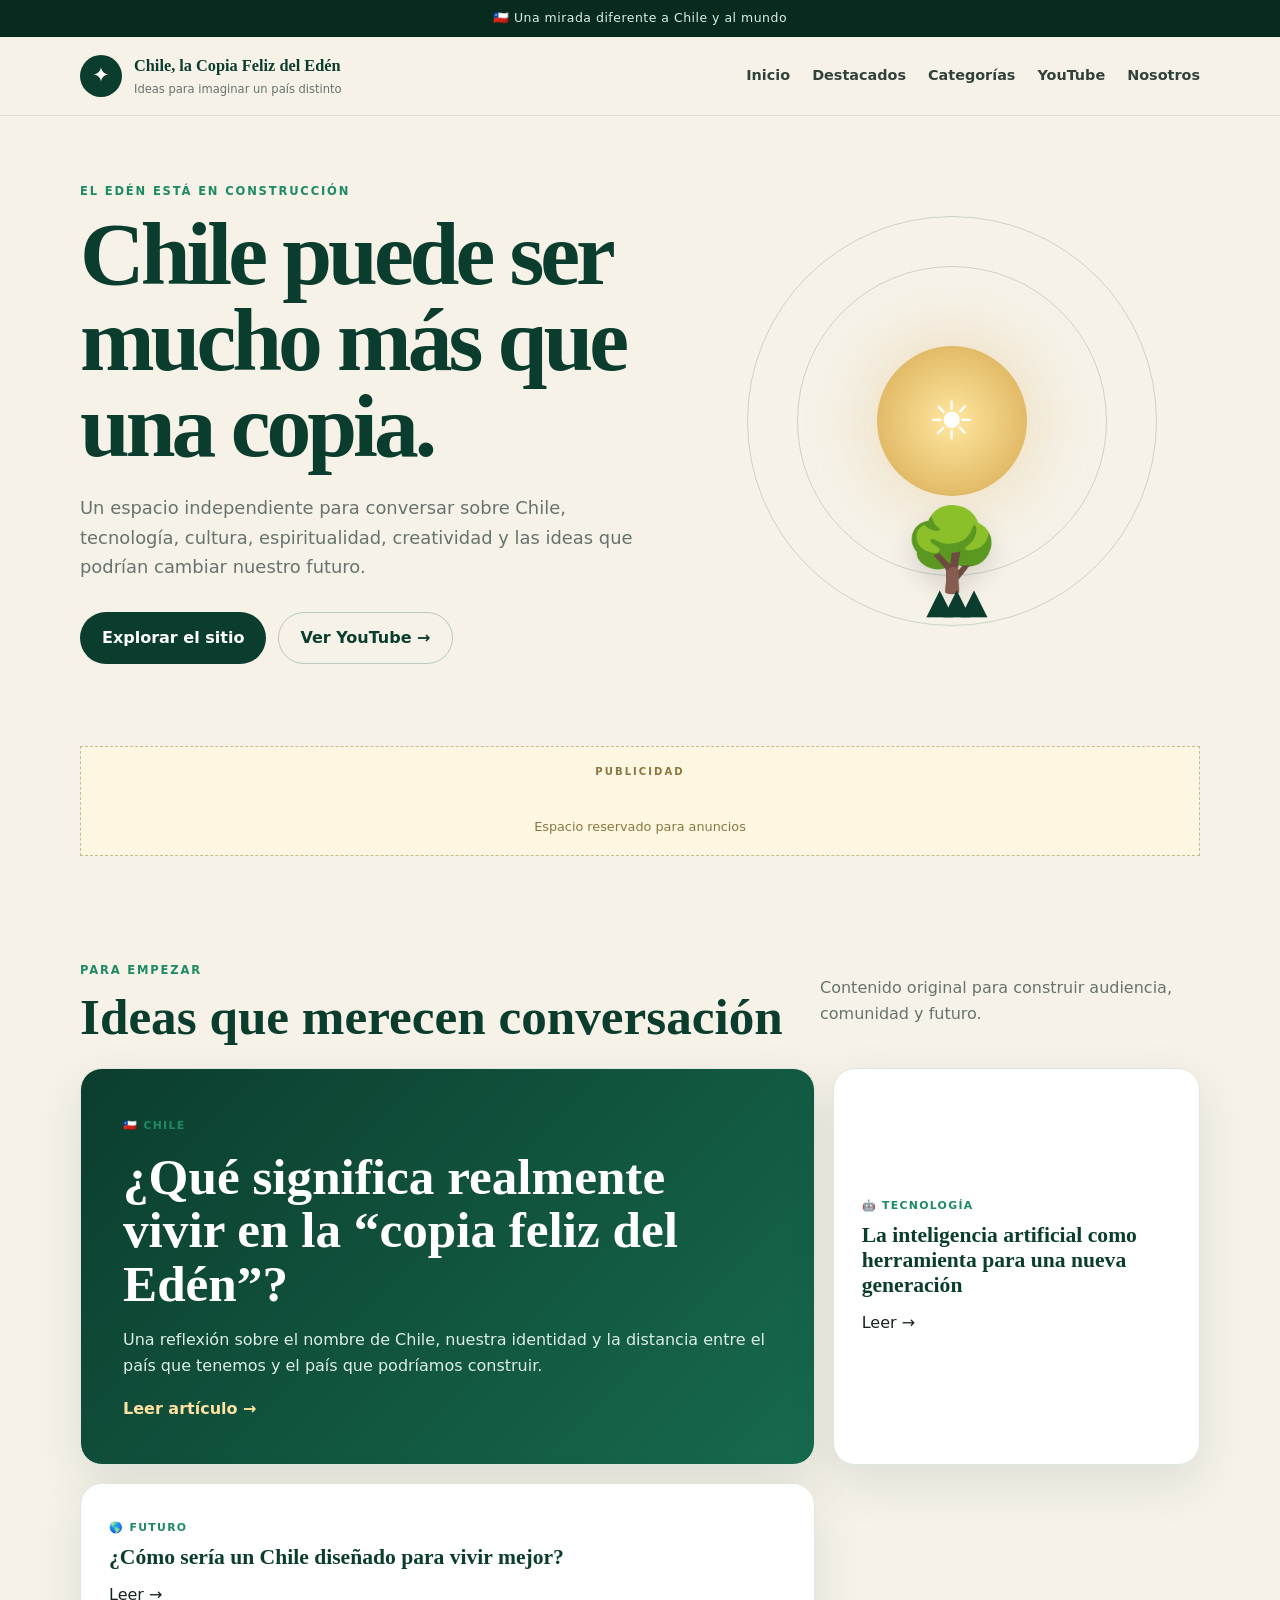
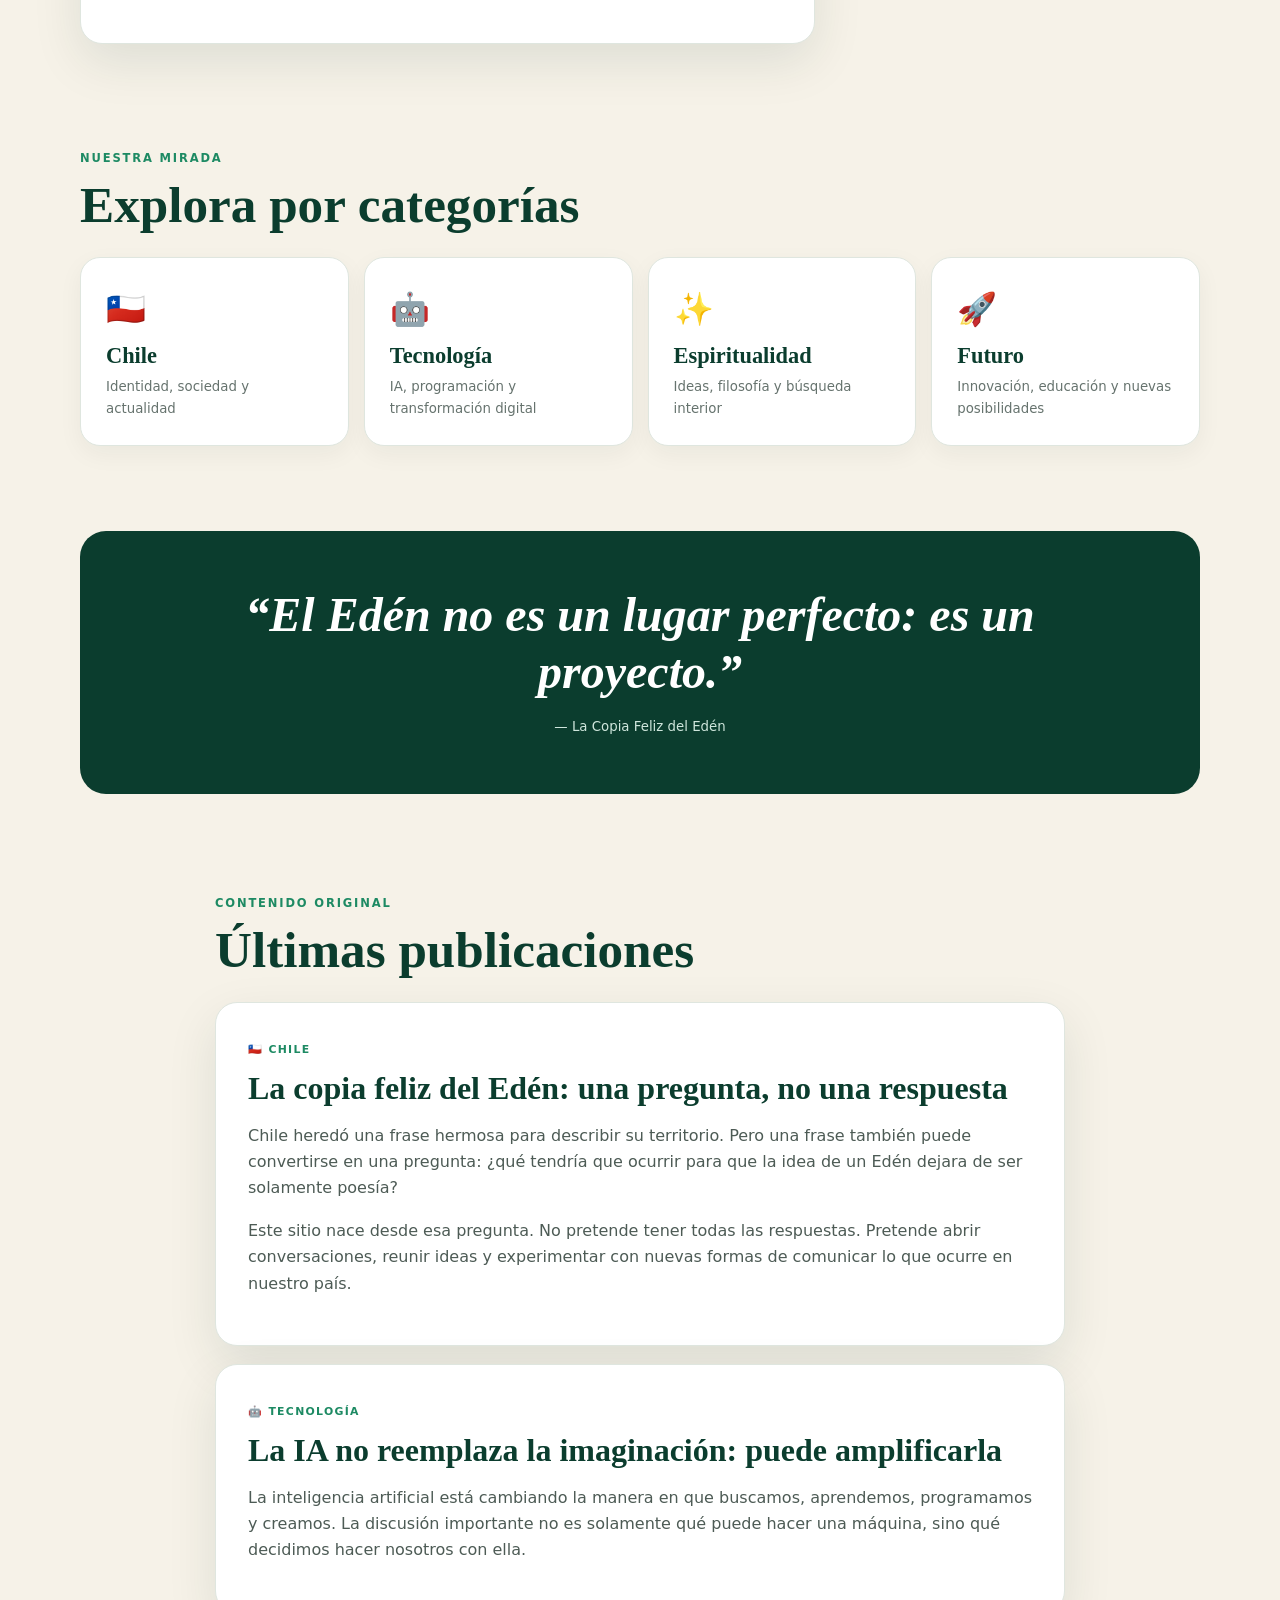
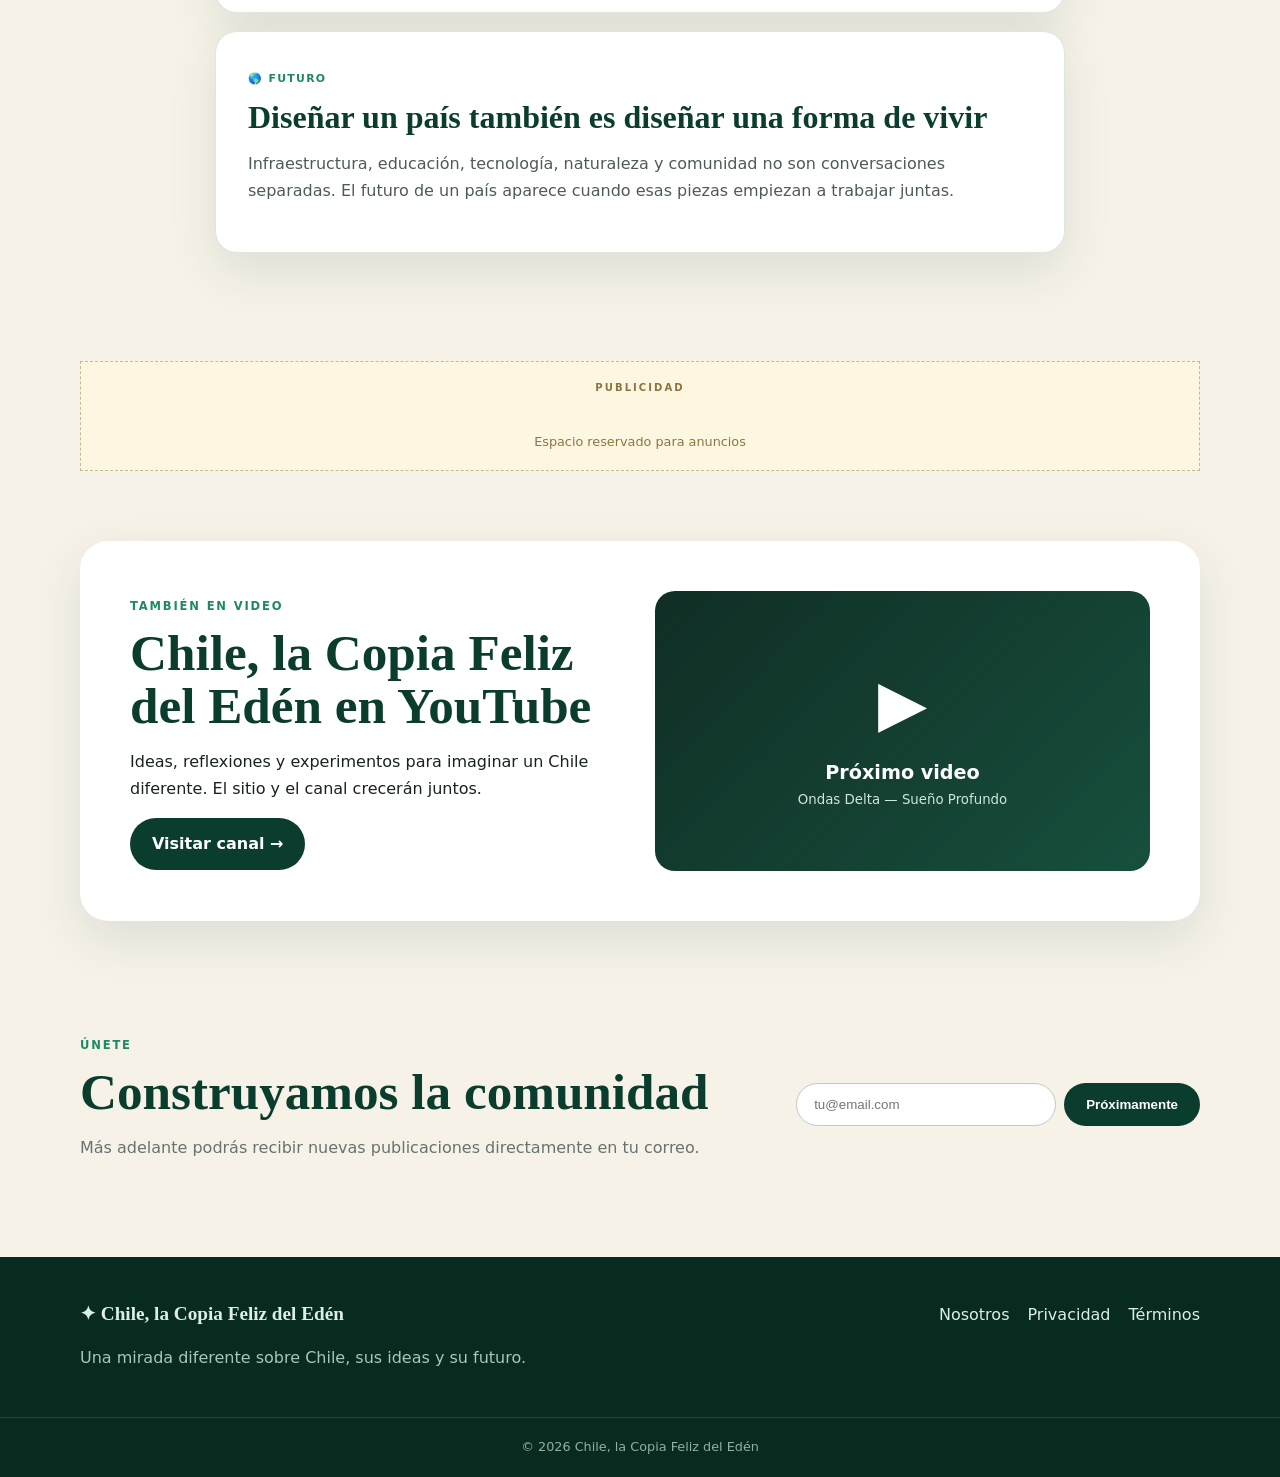
==== index.html @ 2d933994 "Crear sitio inicial de La Copia Feliz del Eden" ====
<!DOCTYPE html>
<html lang="es">
<head>
  <meta charset="UTF-8">
  <meta name="viewport" content="width=device-width, initial-scale=1.0">
  <title>Chile, la Copia Feliz del Edén | Ideas, cultura y futuro</title>
  <meta name="description" content="Chile, la Copia Feliz del Edén: ideas, cultura, tecnología, espiritualidad y una mirada diferente sobre Chile y su futuro.">
  <meta name="theme-color" content="#0b3d2e">
  <link rel="stylesheet" href="style.css">
</head>
<body>
  <div class="topline">🇨🇱 Una mirada diferente a Chile y al mundo</div>

  <header class="site-header">
    <div class="container nav-wrap">
      <a class="brand" href="index.html">
        <span class="brand-mark">✦</span>
        <span>
          <strong>Chile, la Copia Feliz del Edén</strong>
          <small>Ideas para imaginar un país distinto</small>
        </span>
      </a>
      <button class="menu-btn" id="menuBtn" aria-label="Abrir menú">☰</button>
      <nav id="mainNav">
        <a href="#inicio">Inicio</a>
        <a href="#destacados">Destacados</a>
        <a href="#categorias">Categorías</a>
        <a href="#youtube">YouTube</a>
        <a href="sobre-nosotros.html">Nosotros</a>
      </nav>
    </div>
  </header>

  <main id="inicio">
    <section class="hero container">
      <div class="hero-copy">
        <span class="eyebrow">EL EDÉN ESTÁ EN CONSTRUCCIÓN</span>
        <h1>Chile puede ser mucho más que una copia.</h1>
        <p class="hero-text">
          Un espacio independiente para conversar sobre Chile, tecnología,
          cultura, espiritualidad, creatividad y las ideas que podrían cambiar nuestro futuro.
        </p>
        <div class="hero-actions">
          <a class="btn btn-primary" href="#destacados">Explorar el sitio</a>
          <a class="btn btn-ghost" href="#youtube">Ver YouTube →</a>
        </div>
      </div>
      <div class="hero-orbit" aria-hidden="true">
        <div class="sun">☀</div>
        <div class="orbit orbit-1"></div>
        <div class="orbit orbit-2"></div>
        <div class="tree">🌳</div>
        <div class="andes">▲ ▲ ▲</div>
      </div>
    </section>

    <section class="ad-slot container" aria-label="Publicidad">
      <span>PUBLICIDAD</span>
      <div>Espacio reservado para anuncios</div>
    </section>

    <section class="container section" id="destacados">
      <div class="section-heading">
        <div>
          <span class="eyebrow">PARA EMPEZAR</span>
          <h2>Ideas que merecen conversación</h2>
        </div>
        <p>Contenido original para construir audiencia, comunidad y futuro.</p>
      </div>

      <div class="featured-grid">
        <article class="featured-card featured-main">
          <span class="tag">🇨🇱 CHILE</span>
          <h3>¿Qué significa realmente vivir en la “copia feliz del Edén”?</h3>
          <p>
            Una reflexión sobre el nombre de Chile, nuestra identidad y la distancia
            entre el país que tenemos y el país que podríamos construir.
          </p>
          <a href="#articulo-identidad">Leer artículo →</a>
        </article>

        <article class="mini-card">
          <span class="tag">🤖 TECNOLOGÍA</span>
          <h3>La inteligencia artificial como herramienta para una nueva generación</h3>
          <a href="#articulo-ia">Leer →</a>
        </article>

        <article class="mini-card">
          <span class="tag">🌎 FUTURO</span>
          <h3>¿Cómo sería un Chile diseñado para vivir mejor?</h3>
          <a href="#articulo-futuro">Leer →</a>
        </article>
      </div>
    </section>

    <section class="container section" id="categorias">
      <div class="section-heading">
        <div>
          <span class="eyebrow">NUESTRA MIRADA</span>
          <h2>Explora por categorías</h2>
        </div>
      </div>
      <div class="category-grid">
        <a class="category chile" href="#destacados"><span>🇨🇱</span><b>Chile</b><small>Identidad, sociedad y actualidad</small></a>
        <a class="category tech" href="#destacados"><span>🤖</span><b>Tecnología</b><small>IA, programación y transformación digital</small></a>
        <a class="category spirit" href="#destacados"><span>✨</span><b>Espiritualidad</b><small>Ideas, filosofía y búsqueda interior</small></a>
        <a class="category future" href="#destacados"><span>🚀</span><b>Futuro</b><small>Innovación, educación y nuevas posibilidades</small></a>
      </div>
    </section>

    <section class="container quote">
      <p id="dailyQuote">“El futuro no se encuentra: se construye.”</p>
      <small>— La Copia Feliz del Edén</small>
    </section>

    <section class="container section articles" id="articulos">
      <div class="section-heading">
        <div>
          <span class="eyebrow">CONTENIDO ORIGINAL</span>
          <h2>Últimas publicaciones</h2>
        </div>
      </div>

      <article id="articulo-identidad" class="article">
        <span class="tag">🇨🇱 CHILE</span>
        <h3>La copia feliz del Edén: una pregunta, no una respuesta</h3>
        <p>
          Chile heredó una frase hermosa para describir su territorio. Pero una frase
          también puede convertirse en una pregunta: ¿qué tendría que ocurrir para que
          la idea de un Edén dejara de ser solamente poesía?
        </p>
        <p>
          Este sitio nace desde esa pregunta. No pretende tener todas las respuestas.
          Pretende abrir conversaciones, reunir ideas y experimentar con nuevas formas
          de comunicar lo que ocurre en nuestro país.
        </p>
      </article>

      <article id="articulo-ia" class="article">
        <span class="tag">🤖 TECNOLOGÍA</span>
        <h3>La IA no reemplaza la imaginación: puede amplificarla</h3>
        <p>
          La inteligencia artificial está cambiando la manera en que buscamos,
          aprendemos, programamos y creamos. La discusión importante no es solamente
          qué puede hacer una máquina, sino qué decidimos hacer nosotros con ella.
        </p>
      </article>

      <article id="articulo-futuro" class="article">
        <span class="tag">🌎 FUTURO</span>
        <h3>Diseñar un país también es diseñar una forma de vivir</h3>
        <p>
          Infraestructura, educación, tecnología, naturaleza y comunidad no son
          conversaciones separadas. El futuro de un país aparece cuando esas piezas
          empiezan a trabajar juntas.
        </p>
      </article>
    </section>

    <section class="ad-slot container" aria-label="Publicidad">
      <span>PUBLICIDAD</span>
      <div>Espacio reservado para anuncios</div>
    </section>

    <section class="youtube container section" id="youtube">
      <div>
        <span class="eyebrow">TAMBIÉN EN VIDEO</span>
        <h2>Chile, la Copia Feliz del Edén en YouTube</h2>
        <p>
          Ideas, reflexiones y experimentos para imaginar un Chile diferente.
          El sitio y el canal crecerán juntos.
        </p>
        <a class="btn btn-primary" href="#" aria-label="Enlace al canal de YouTube">Visitar canal →</a>
      </div>
      <div class="video-placeholder">
        <span>▶</span>
        <b>Próximo video</b>
        <small>Ondas Delta — Sueño Profundo</small>
      </div>
    </section>

    <section class="newsletter container">
      <div>
        <span class="eyebrow">ÚNETE</span>
        <h2>Construyamos la comunidad</h2>
        <p>Más adelante podrás recibir nuevas publicaciones directamente en tu correo.</p>
      </div>
      <form onsubmit="return false;">
        <input type="email" placeholder="tu@email.com" aria-label="Correo electrónico">
        <button class="btn btn-primary" type="submit">Próximamente</button>
      </form>
    </section>
  </main>

  <footer>
    <div class="container footer-grid">
      <div>
        <strong>✦ Chile, la Copia Feliz del Edén</strong>
        <p>Una mirada diferente sobre Chile, sus ideas y su futuro.</p>
      </div>
      <div>
        <a href="sobre-nosotros.html">Nosotros</a>
        <a href="privacidad.html">Privacidad</a>
        <a href="terminos.html">Términos</a>
      </div>
    </div>
    <div class="copyright">© <span id="year"></span> Chile, la Copia Feliz del Edén</div>
  </footer>

  <script src="script.js"></script>
</body>
</html>
---- style.css ----
:root{
  --green:#0b3d2e;
  --green-2:#146b4f;
  --green-3:#1d8a63;
  --cream:#f6f2e8;
  --gold:#d6a84f;
  --ink:#17231f;
  --muted:#66736e;
  --white:#fff;
  --line:#dfe6df;
  --shadow:0 18px 50px rgba(12,48,35,.10);
}
*{box-sizing:border-box}
html{scroll-behavior:smooth}
body{margin:0;font-family:Inter,ui-sans-serif,system-ui,-apple-system,"Segoe UI",Arial,sans-serif;background:var(--cream);color:var(--ink);line-height:1.65}
a{color:inherit;text-decoration:none}
.container{width:min(1120px,calc(100% - 36px));margin-inline:auto}
.topline{background:#082b20;color:#dceee6;text-align:center;padding:8px 12px;font-size:.78rem;letter-spacing:.04em}
.site-header{position:sticky;top:0;z-index:20;background:rgba(246,242,232,.94);backdrop-filter:blur(12px);border-bottom:1px solid rgba(11,61,46,.10)}
.nav-wrap{min-height:78px;display:flex;align-items:center;justify-content:space-between;gap:25px}
.brand{display:flex;align-items:center;gap:12px}
.brand-mark{width:42px;height:42px;border-radius:50%;display:grid;place-items:center;background:var(--green);color:#fff;font-size:1.3rem}
.brand strong{display:block;font-family:Georgia,serif;font-size:1.02rem;color:var(--green)}
.brand small{display:block;color:var(--muted);font-size:.72rem}
nav{display:flex;gap:22px;align-items:center}
nav a{font-size:.9rem;font-weight:650;color:#31423b}
nav a:hover{color:var(--green-3)}
.menu-btn{display:none;border:0;background:none;font-size:1.7rem}
.hero{min-height:610px;display:grid;grid-template-columns:1.08fr .92fr;align-items:center;gap:40px}
.eyebrow{display:inline-block;color:var(--green-3);font-size:.72rem;font-weight:800;letter-spacing:.16em;margin-bottom:10px}
.hero h1{font:700 clamp(3rem,7vw,6.4rem)/.96 Georgia,serif;letter-spacing:-.045em;color:var(--green);margin:0 0 24px;max-width:760px}
.hero-text{font-size:1.12rem;color:var(--muted);max-width:650px}
.hero-actions{display:flex;gap:12px;flex-wrap:wrap;margin-top:30px}
.btn{display:inline-flex;justify-content:center;align-items:center;border-radius:999px;padding:12px 21px;font-weight:750;border:1px solid transparent;cursor:pointer}
.btn-primary{background:var(--green);color:#fff}
.btn-primary:hover{background:#082b20}
.btn-ghost{border-color:#b9c9c0;color:var(--green)}
.hero-orbit{height:430px;position:relative;display:grid;place-items:center}
.sun{width:150px;height:150px;border-radius:50%;display:grid;place-items:center;background:radial-gradient(circle,#ffe7a0,#d6a84f);font-size:3.3rem;color:#fff;box-shadow:0 0 70px rgba(214,168,79,.35)}
.orbit{position:absolute;border:1px solid rgba(11,61,46,.18);border-radius:50%}
.orbit-1{width:310px;height:310px}
.orbit-2{width:410px;height:410px}
.tree{position:absolute;bottom:20px;font-size:5rem;filter:drop-shadow(0 12px 12px rgba(0,0,0,.12))}
.andes{position:absolute;bottom:6px;color:var(--green);font-size:2.2rem;letter-spacing:-.3em}
.ad-slot{min-height:110px;border:1px dashed #c7b98f;background:rgba(255,249,224,.75);display:grid;place-items:center;margin-top:20px;margin-bottom:70px;color:#8b7540}
.ad-slot span{font-size:.63rem;font-weight:800;letter-spacing:.2em}
.ad-slot div{font-size:.8rem}
.section{padding-block:30px 70px}
.section-heading{display:flex;justify-content:space-between;align-items:end;gap:30px;margin-bottom:25px}
.section-heading h2,.youtube h2,.newsletter h2{font:700 clamp(2rem,4vw,3.2rem)/1.05 Georgia,serif;color:var(--green);margin:0}
.section-heading p{max-width:380px;color:var(--muted)}
.featured-grid{display:grid;grid-template-columns:2fr 1fr;gap:18px}
.featured-card,.mini-card,.article{border:1px solid var(--line);border-radius:22px;background:#fff;box-shadow:var(--shadow)}
.featured-main{padding:42px;min-height:340px;background:linear-gradient(135deg,#0b3d2e,#176a4e);color:#fff}
.featured-main h3{font:700 clamp(2rem,4vw,3.5rem)/1.05 Georgia,serif;max-width:760px;margin:12px 0}
.featured-main p{max-width:680px;color:#dceee6}
.featured-main a{font-weight:800;color:#ffe1a0}
.mini-card{padding:28px;display:flex;flex-direction:column;justify-content:center;min-height:161px}
.mini-card h3{margin:8px 0 12px;font:700 1.35rem/1.15 Georgia,serif;color:var(--green)}
.tag{font-size:.68rem;font-weight:850;letter-spacing:.12em;color:var(--green-3)}
.category-grid{display:grid;grid-template-columns:repeat(4,1fr);gap:15px}
.category{background:#fff;border:1px solid var(--line);border-radius:20px;padding:25px;min-height:180px;display:flex;flex-direction:column;gap:7px;transition:.2s;box-shadow:0 8px 25px rgba(12,48,35,.05)}
.category:hover{transform:translateY(-4px);box-shadow:var(--shadow)}
.category span{font-size:2rem}.category b{font:700 1.4rem Georgia,serif;color:var(--green)}.category small{color:var(--muted)}
.quote{margin-block:15px 65px;padding:55px 25px;text-align:center;background:var(--green);color:#fff;border-radius:26px}
.quote p{font:italic 700 clamp(1.7rem,4vw,3rem)/1.2 Georgia,serif;margin:0 auto 12px;max-width:850px}
.quote small{color:#cfe6dc}
.articles{max-width:850px}
.article{padding:32px;margin-bottom:18px}
.article h3{font:700 2rem/1.1 Georgia,serif;color:var(--green);margin:10px 0 15px}
.article p{color:#4d5b55}
.youtube{display:grid;grid-template-columns:1fr 1fr;gap:30px;align-items:center;background:#fff;border-radius:28px;padding:50px;margin-bottom:70px;box-shadow:var(--shadow)}
.video-placeholder{min-height:280px;border-radius:20px;background:linear-gradient(135deg,#102e25,#174f3d);display:flex;flex-direction:column;align-items:center;justify-content:center;color:#fff}
.video-placeholder span{font-size:4rem}.video-placeholder b{font-size:1.2rem}.video-placeholder small{color:#cfe6dc}
.newsletter{display:flex;justify-content:space-between;gap:30px;align-items:center;padding:40px 0 80px}
.newsletter p{color:var(--muted)}
.newsletter form{display:flex;gap:8px}
.newsletter input{min-width:260px;padding:13px 17px;border-radius:999px;border:1px solid #bdcbc3;background:#fff}
footer{background:#082b20;color:#dceee6;padding:45px 0 20px}
.footer-grid{display:flex;justify-content:space-between;gap:30px}
.footer-grid strong{font:700 1.2rem Georgia,serif}
.footer-grid p{color:#a9c6ba}
.footer-grid div:last-child{display:flex;gap:18px;align-items:flex-start}
.footer-grid a:hover{color:#ffe1a0}
.copyright{text-align:center;border-top:1px solid rgba(255,255,255,.12);margin-top:30px;padding-top:18px;color:#8fb0a3;font-size:.8rem}
@media(max-width:800px){
  nav{display:none;position:absolute;top:78px;left:0;right:0;background:var(--cream);padding:18px;flex-direction:column;border-bottom:1px solid var(--line)}
  nav.open{display:flex}.menu-btn{display:block}
  .hero{grid-template-columns:1fr;min-height:auto;padding-block:70px}
  .hero-orbit{height:300px;order:-1}.orbit-2{width:290px;height:290px}.orbit-1{width:220px;height:220px}.sun{width:110px;height:110px}
  .featured-grid,.youtube{grid-template-columns:1fr}.category-grid{grid-template-columns:1fr 1fr}
  .section-heading{align-items:flex-start;flex-direction:column}.newsletter{flex-direction:column;align-items:stretch}
  .newsletter form{width:100%}.newsletter input{min-width:0;flex:1}.footer-grid{flex-direction:column}.footer-grid div:last-child{flex-wrap:wrap}
}
@media(max-width:480px){
  .container{width:min(100% - 24px,1120px)}.hero h1{font-size:3.1rem}.category-grid{grid-template-columns:1fr}
  .featured-main{padding:28px}.article{padding:23px}.newsletter form{flex-direction:column}.newsletter input{width:100%}
}
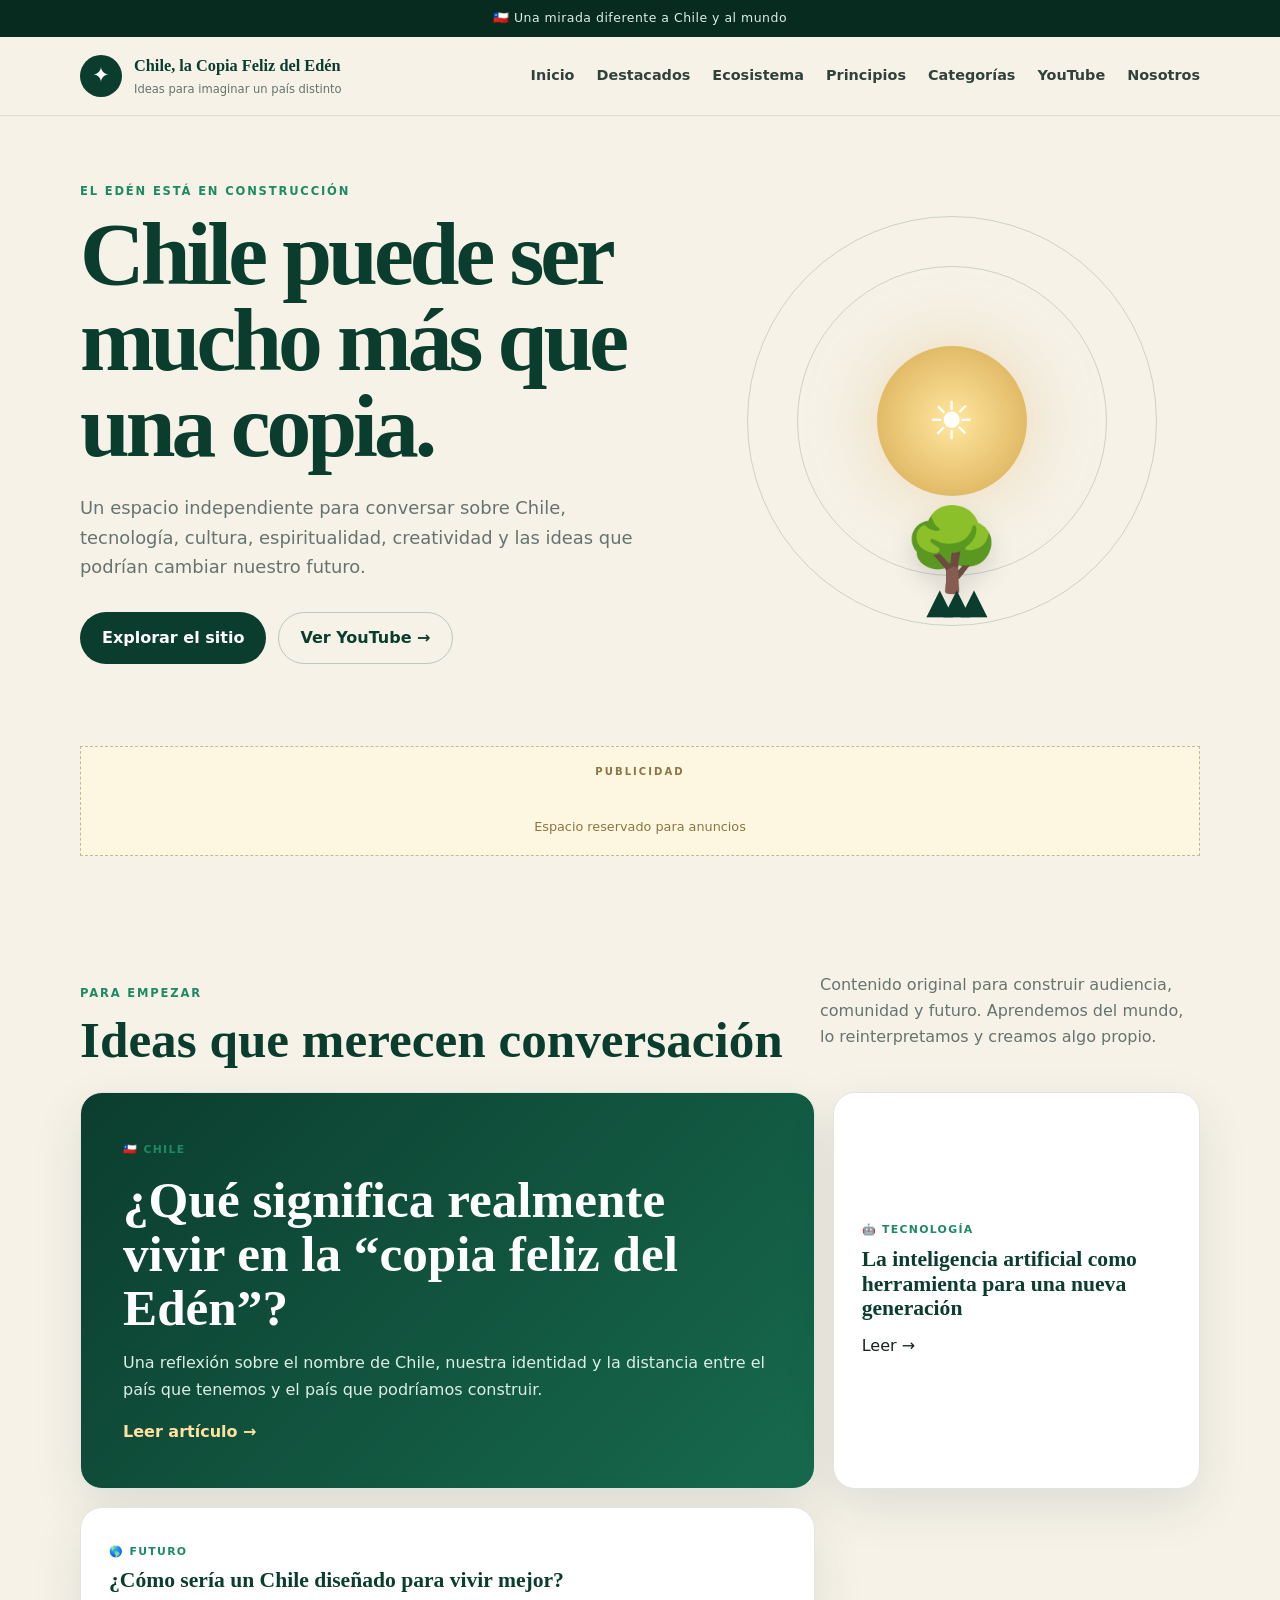
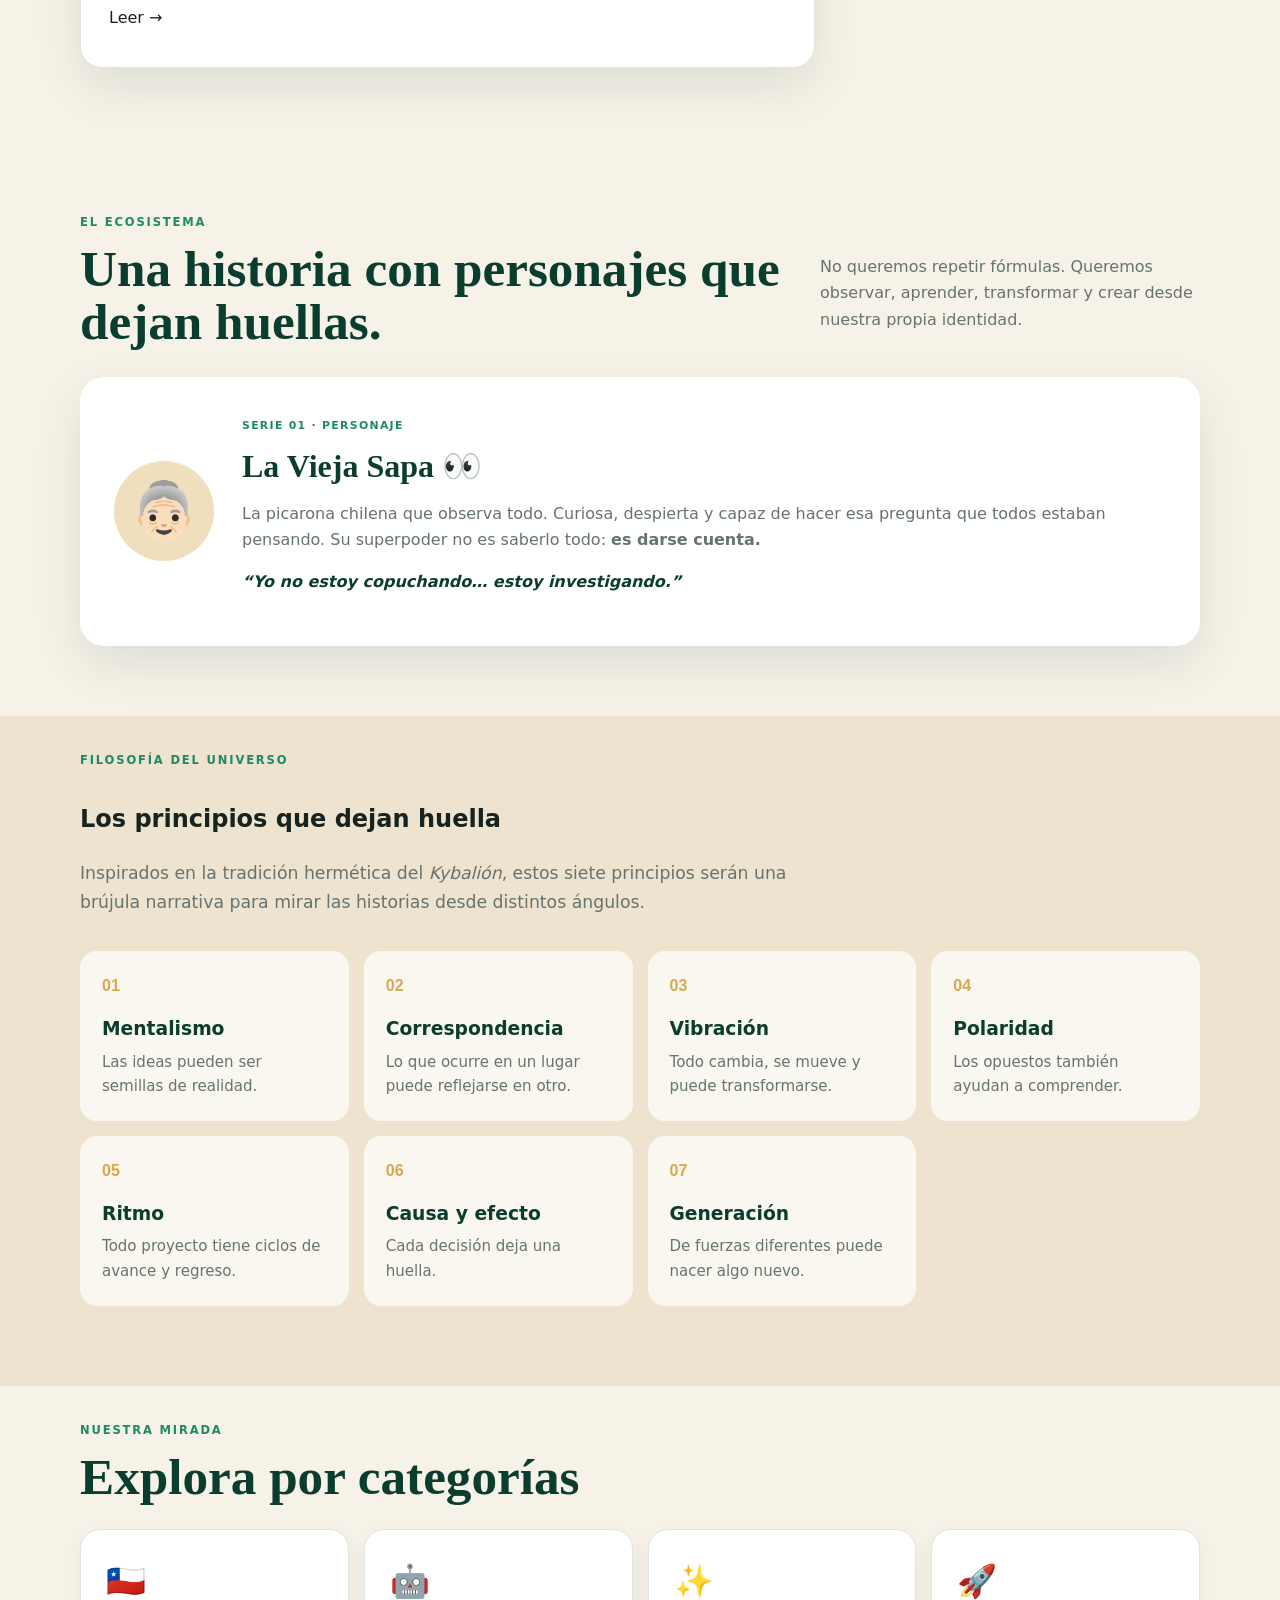
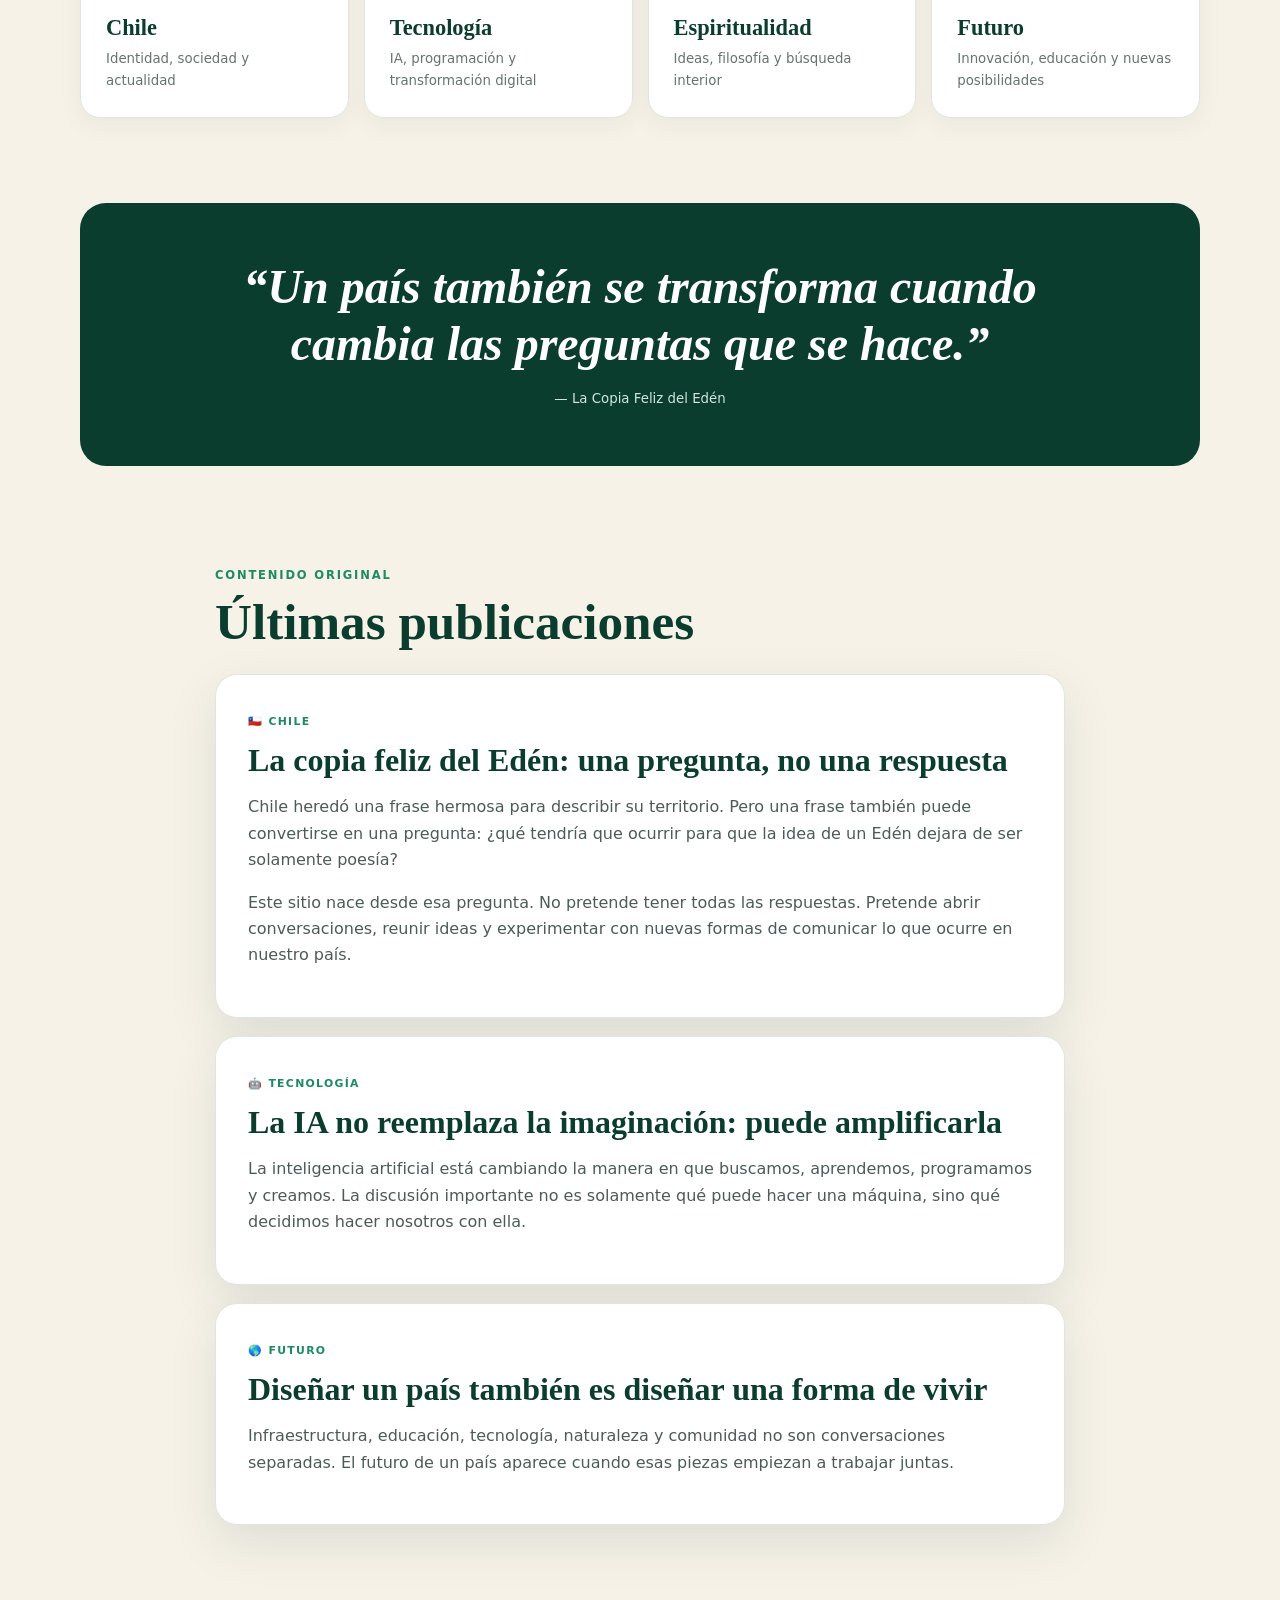
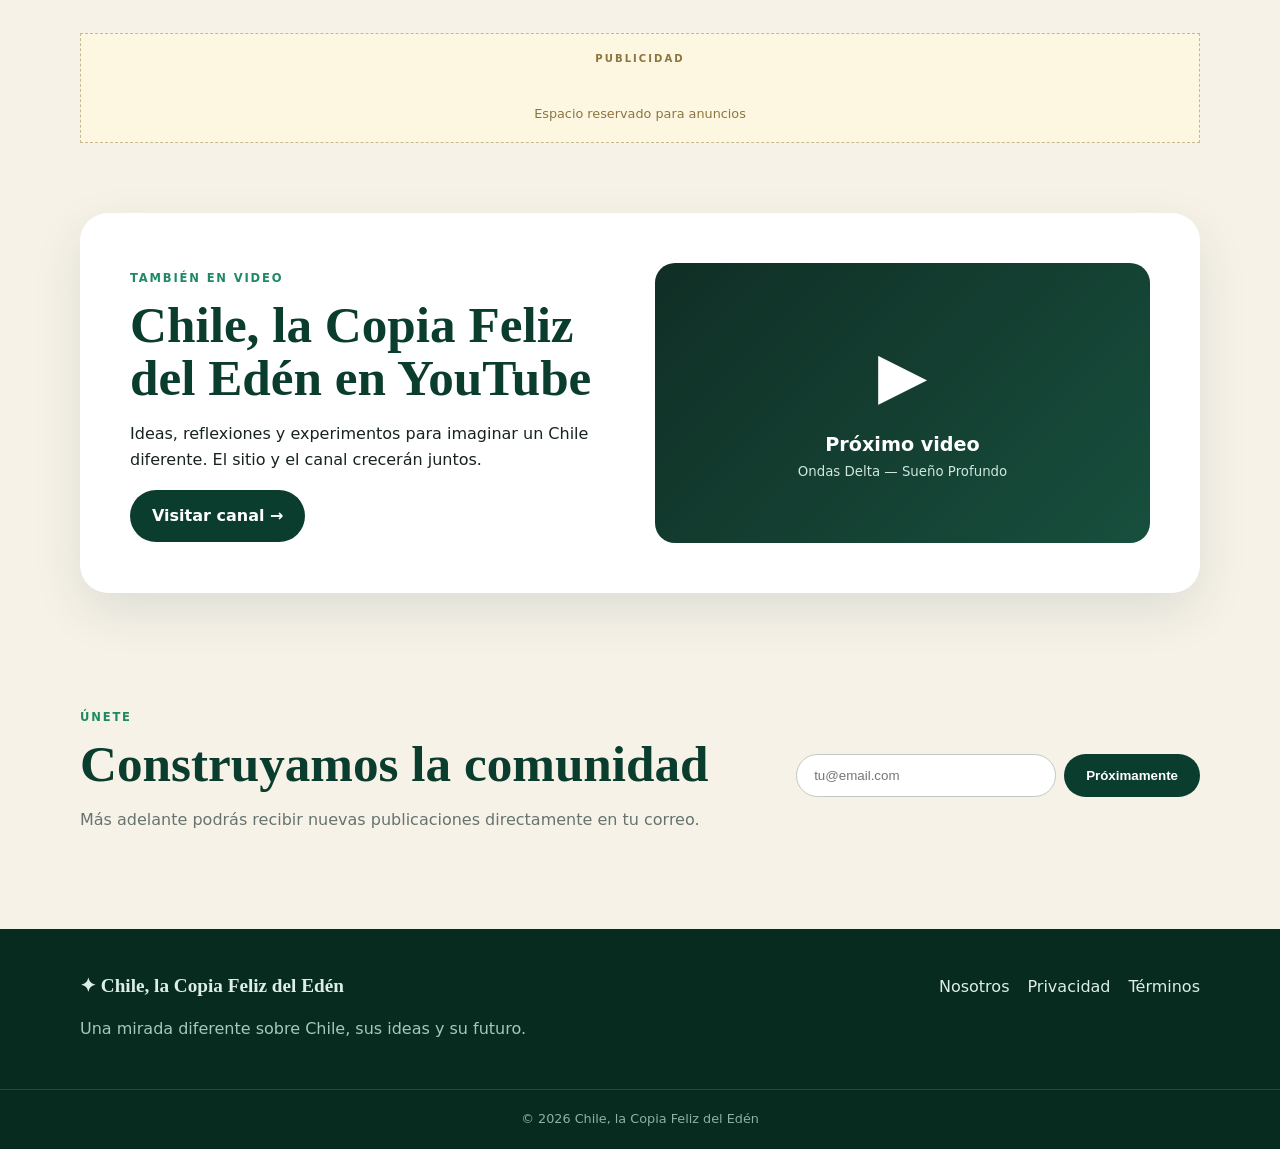
==== commit 3b25470d: "Initial commit" ====
--- a/index.html
+++ b/index.html
@@ -24,6 +24,8 @@
       <nav id="mainNav">
         <a href="#inicio">Inicio</a>
         <a href="#destacados">Destacados</a>
+        <a href="#ecosistema">Ecosistema</a>
+        <a href="#kybalion">Principios</a>
         <a href="#categorias">Categorías</a>
         <a href="#youtube">YouTube</a>
         <a href="sobre-nosotros.html">Nosotros</a>
@@ -65,7 +67,7 @@
           <span class="eyebrow">PARA EMPEZAR</span>
           <h2>Ideas que merecen conversación</h2>
         </div>
-        <p>Contenido original para construir audiencia, comunidad y futuro.</p>
+        <p>Contenido original para construir audiencia, comunidad y futuro. Aprendemos del mundo, lo reinterpretamos y creamos algo propio.</p>
       </div>
 
       <div class="featured-grid">
@@ -93,6 +95,39 @@
       </div>
     </section>
 
+    <section class="container section ecosystem" id="ecosistema">
+      <div class="section-heading">
+        <div><span class="eyebrow">EL ECOSISTEMA</span><h2>Una historia con personajes que dejan huellas.</h2></div>
+        <p>No queremos repetir fórmulas. Queremos observar, aprender, transformar y crear desde nuestra propia identidad.</p>
+      </div>
+      <article class="sapa-card">
+        <div class="sapa-face">👵🏻</div>
+        <div>
+          <span class="tag">SERIE 01 · PERSONAJE</span>
+          <h3>La Vieja Sapa 👀</h3>
+          <p>La picarona chilena que observa todo. Curiosa, despierta y capaz de hacer esa pregunta que todos estaban pensando. Su superpoder no es saberlo todo: <strong>es darse cuenta.</strong></p>
+          <p class="sapa-quote">“Yo no estoy copuchando… estoy investigando.”</p>
+        </div>
+      </article>
+    </section>
+
+    <section class="principles-band" id="kybalion">
+      <div class="container section">
+        <span class="eyebrow">FILOSOFÍA DEL UNIVERSO</span>
+        <h2>Los principios que dejan huella</h2>
+        <p class="intro-text">Inspirados en la tradición hermética del <em>Kybalión</em>, estos siete principios serán una brújula narrativa para mirar las historias desde distintos ángulos.</p>
+        <div class="principles-grid">
+          <article><b>01</b><h3>Mentalismo</h3><p>Las ideas pueden ser semillas de realidad.</p></article>
+          <article><b>02</b><h3>Correspondencia</h3><p>Lo que ocurre en un lugar puede reflejarse en otro.</p></article>
+          <article><b>03</b><h3>Vibración</h3><p>Todo cambia, se mueve y puede transformarse.</p></article>
+          <article><b>04</b><h3>Polaridad</h3><p>Los opuestos también ayudan a comprender.</p></article>
+          <article><b>05</b><h3>Ritmo</h3><p>Todo proyecto tiene ciclos de avance y regreso.</p></article>
+          <article><b>06</b><h3>Causa y efecto</h3><p>Cada decisión deja una huella.</p></article>
+          <article><b>07</b><h3>Generación</h3><p>De fuerzas diferentes puede nacer algo nuevo.</p></article>
+        </div>
+      </div>
+    </section>
+
     <section class="container section" id="categorias">
       <div class="section-heading">
         <div>
--- a/style.css
+++ b/style.css
@@ -95,4 +95,24 @@
 @media(max-width:480px){
   .container{width:min(100% - 24px,1120px)}.hero h1{font-size:3.1rem}.category-grid{grid-template-columns:1fr}
   .featured-main{padding:28px}.article{padding:23px}.newsletter form{flex-direction:column}.newsletter input{width:100%}
-}+}
+/* Ecosistema y narrativa */
+.ecosystem{padding-top:70px}
+.sapa-card{display:flex;gap:28px;align-items:center;background:#fff;padding:34px;border-radius:24px;box-shadow:var(--shadow);margin-top:28px}
+.sapa-face{width:100px;height:100px;border-radius:50%;display:grid;place-items:center;background:#f0dfbd;font-size:3.5rem;flex:none}
+.sapa-card h3{font:700 2rem/1.1 Georgia,serif;color:var(--green);margin:12px 0}
+.sapa-card p{color:var(--muted)}
+.sapa-quote{font-style:italic;color:var(--green)!important;font-weight:700}
+.principles-band{background:#eee3cf}
+.principles-band .section{padding-bottom:80px}
+.intro-text{max-width:760px;color:var(--muted);font-size:1.08rem}
+.principles-grid{display:grid;grid-template-columns:repeat(4,1fr);gap:15px;margin-top:35px}
+.principles-grid article{background:rgba(255,255,255,.72);padding:22px;border-radius:17px;min-height:155px}
+.principles-grid b{color:var(--gold);font-family:Arial,sans-serif}
+.principles-grid h3{margin:14px 0 5px;color:var(--green)}
+.principles-grid p{margin:0;color:var(--muted);font-size:.94rem}
+.manifesto{text-align:center;padding-top:95px;padding-bottom:95px}
+.manifesto blockquote{font:500 clamp(2rem,4vw,4rem)/1.1 Georgia,serif;color:var(--green);max-width:950px;margin:20px auto}
+.manifesto p{max-width:700px;margin:auto;color:var(--muted);font-size:1.05rem}
+@media(max-width:800px){.principles-grid{grid-template-columns:1fr 1fr}.sapa-card{align-items:flex-start}}
+@media(max-width:500px){.principles-grid{grid-template-columns:1fr}.sapa-card{flex-direction:column}}
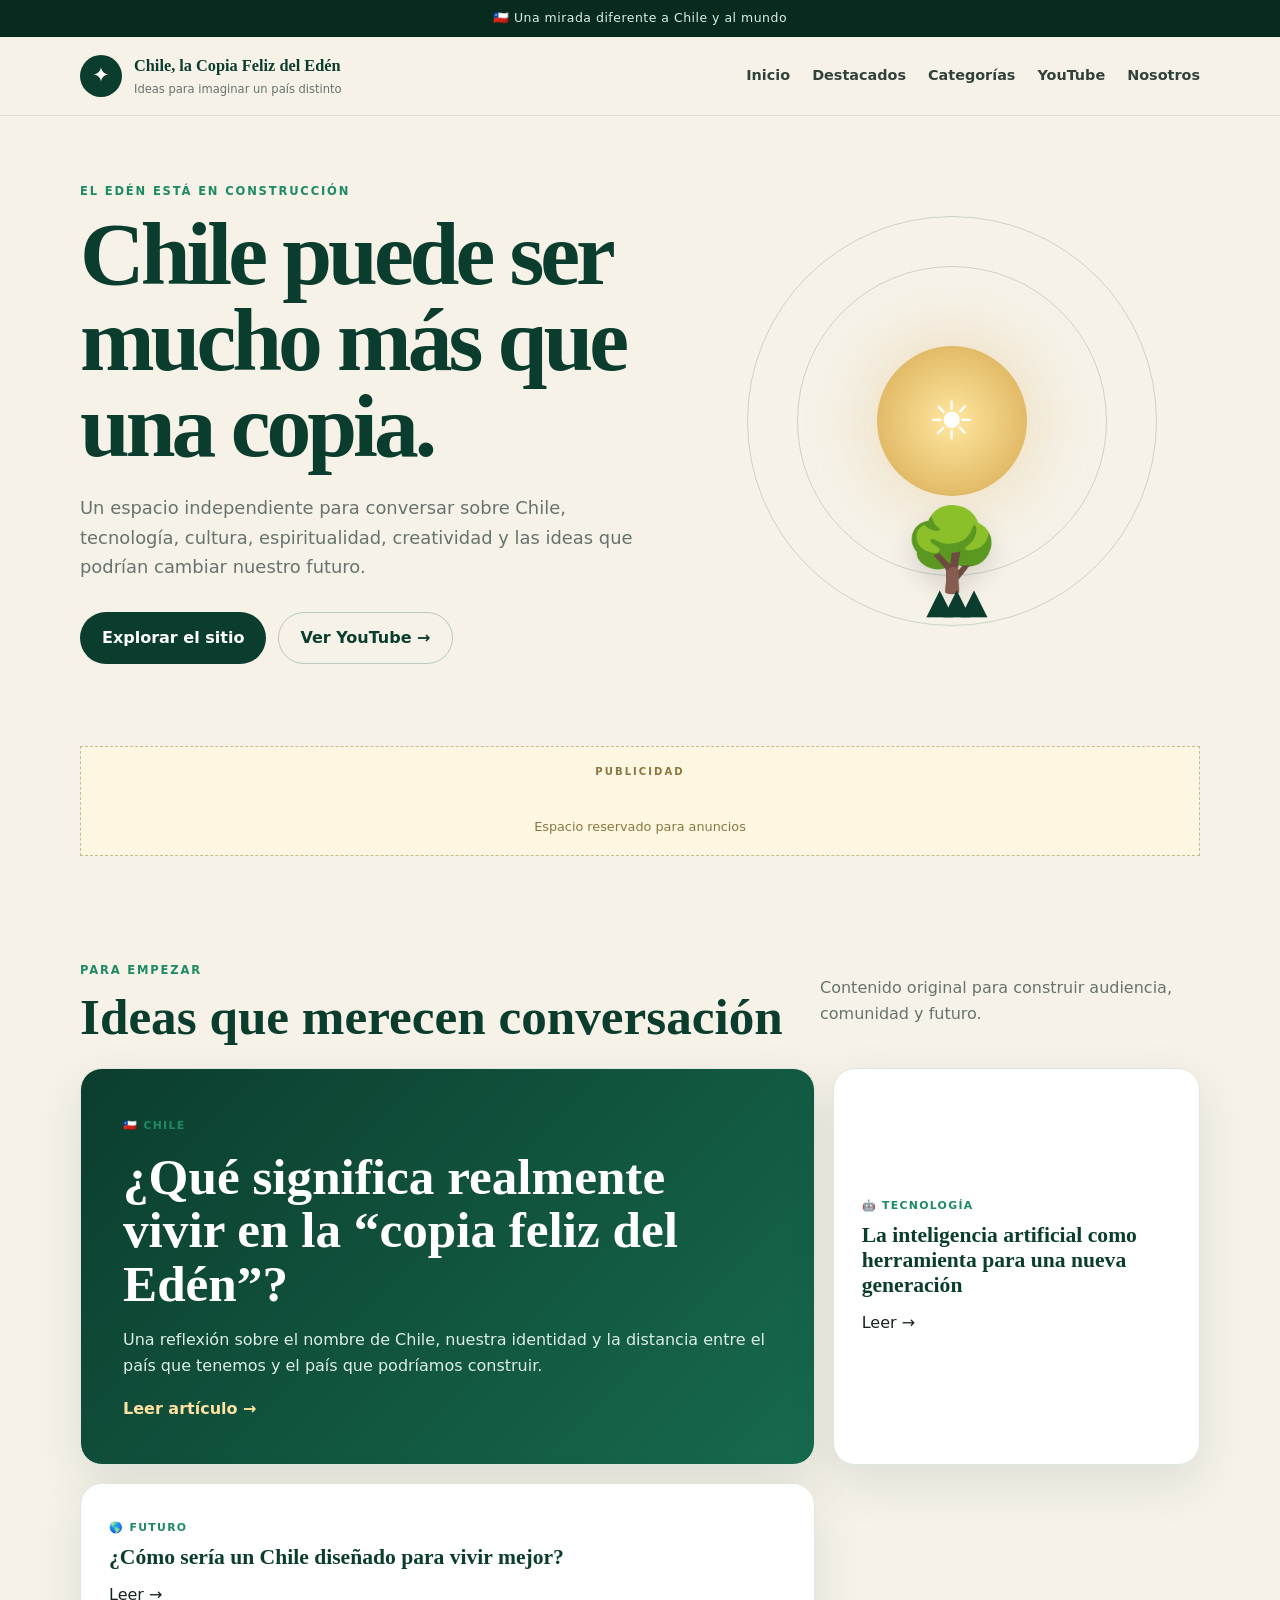
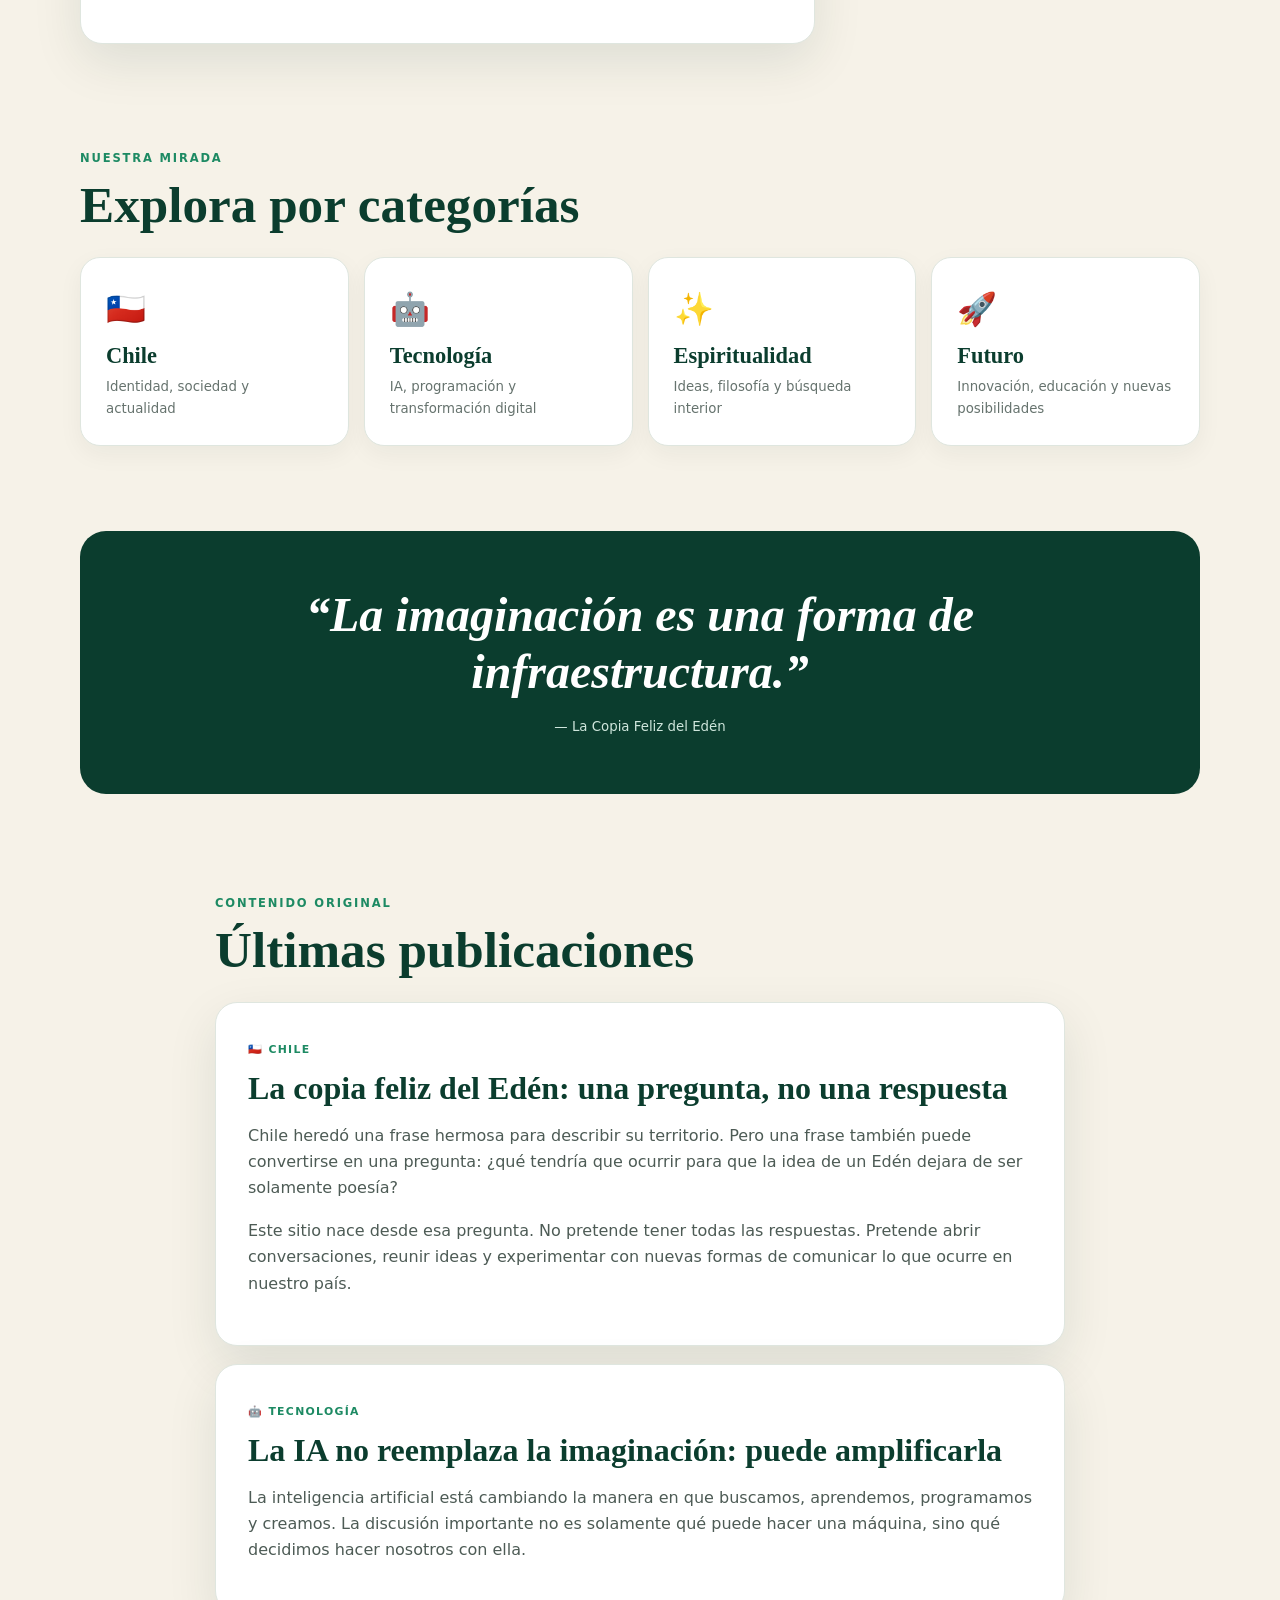
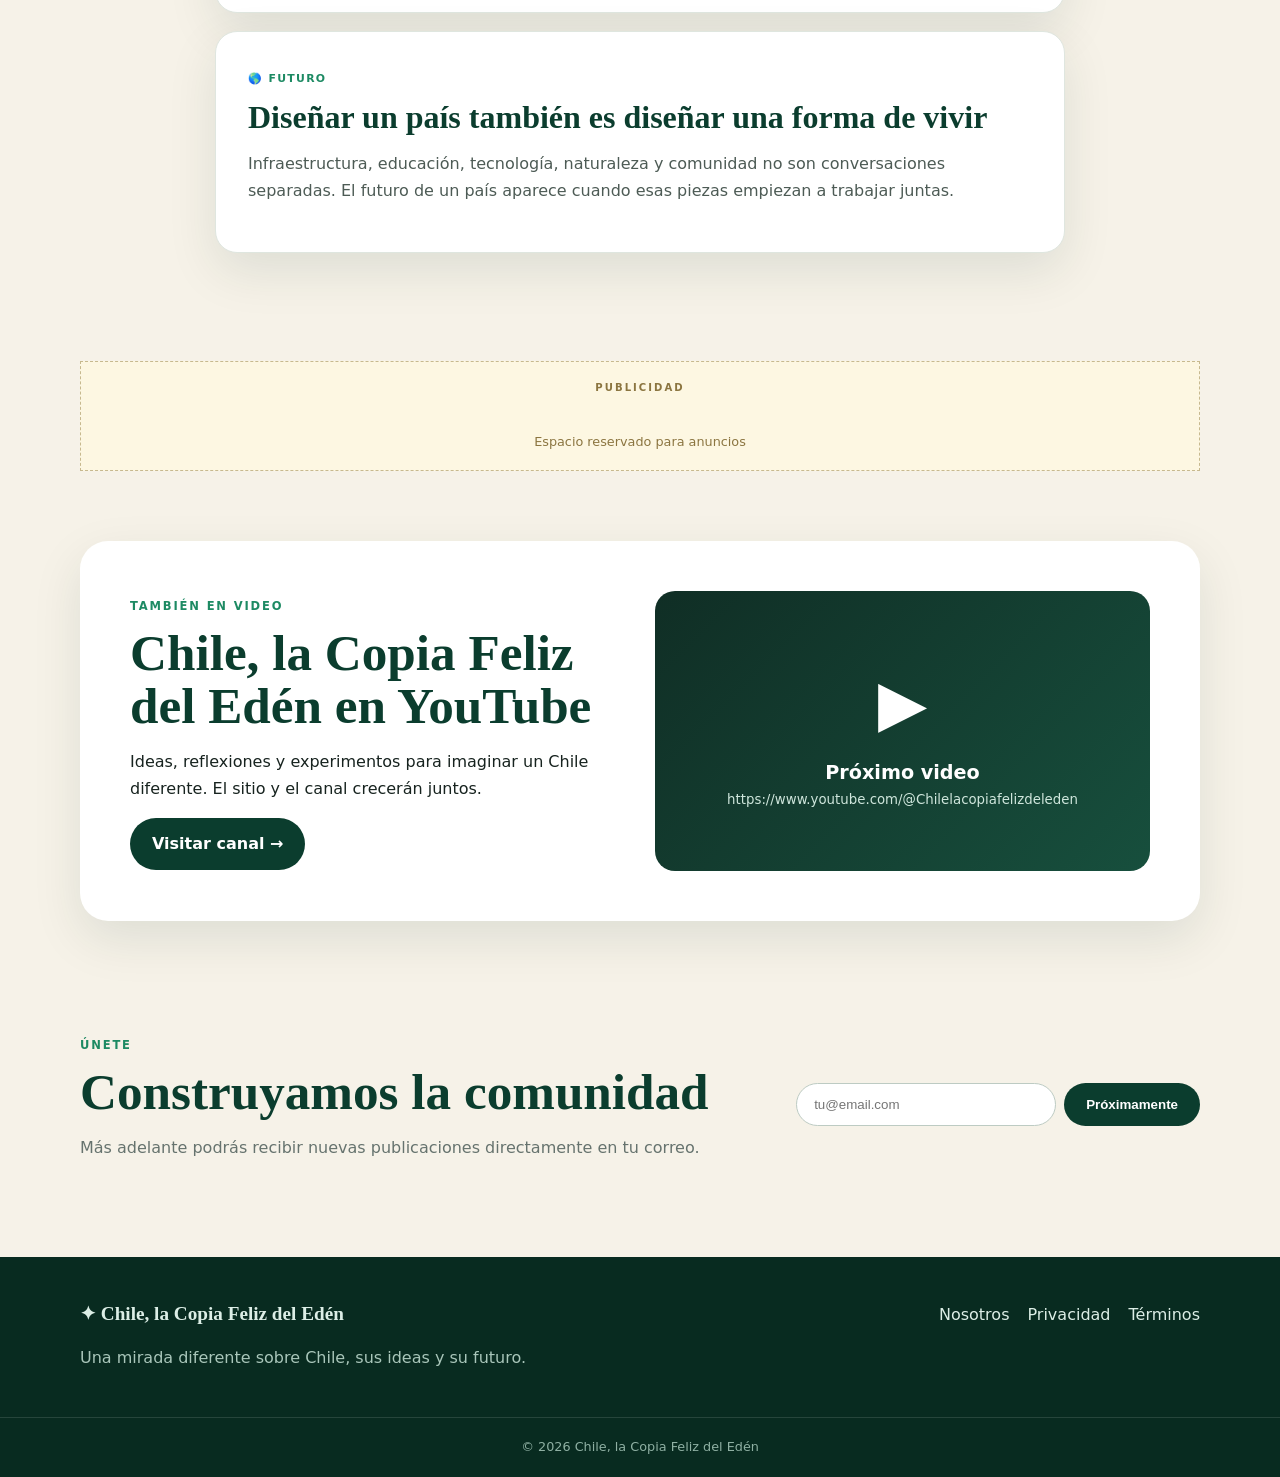
==== commit cae91e74: "Actualiza pagina principal" ====
--- a/index.html
+++ b/index.html
@@ -24,8 +24,6 @@
       <nav id="mainNav">
         <a href="#inicio">Inicio</a>
         <a href="#destacados">Destacados</a>
-        <a href="#ecosistema">Ecosistema</a>
-        <a href="#kybalion">Principios</a>
         <a href="#categorias">Categorías</a>
         <a href="#youtube">YouTube</a>
         <a href="sobre-nosotros.html">Nosotros</a>
@@ -67,7 +65,7 @@
           <span class="eyebrow">PARA EMPEZAR</span>
           <h2>Ideas que merecen conversación</h2>
         </div>
-        <p>Contenido original para construir audiencia, comunidad y futuro. Aprendemos del mundo, lo reinterpretamos y creamos algo propio.</p>
+        <p>Contenido original para construir audiencia, comunidad y futuro.</p>
       </div>
 
       <div class="featured-grid">
@@ -95,39 +93,6 @@
       </div>
     </section>
 
-    <section class="container section ecosystem" id="ecosistema">
-      <div class="section-heading">
-        <div><span class="eyebrow">EL ECOSISTEMA</span><h2>Una historia con personajes que dejan huellas.</h2></div>
-        <p>No queremos repetir fórmulas. Queremos observar, aprender, transformar y crear desde nuestra propia identidad.</p>
-      </div>
-      <article class="sapa-card">
-        <div class="sapa-face">👵🏻</div>
-        <div>
-          <span class="tag">SERIE 01 · PERSONAJE</span>
-          <h3>La Vieja Sapa 👀</h3>
-          <p>La picarona chilena que observa todo. Curiosa, despierta y capaz de hacer esa pregunta que todos estaban pensando. Su superpoder no es saberlo todo: <strong>es darse cuenta.</strong></p>
-          <p class="sapa-quote">“Yo no estoy copuchando… estoy investigando.”</p>
-        </div>
-      </article>
-    </section>
-
-    <section class="principles-band" id="kybalion">
-      <div class="container section">
-        <span class="eyebrow">FILOSOFÍA DEL UNIVERSO</span>
-        <h2>Los principios que dejan huella</h2>
-        <p class="intro-text">Inspirados en la tradición hermética del <em>Kybalión</em>, estos siete principios serán una brújula narrativa para mirar las historias desde distintos ángulos.</p>
-        <div class="principles-grid">
-          <article><b>01</b><h3>Mentalismo</h3><p>Las ideas pueden ser semillas de realidad.</p></article>
-          <article><b>02</b><h3>Correspondencia</h3><p>Lo que ocurre en un lugar puede reflejarse en otro.</p></article>
-          <article><b>03</b><h3>Vibración</h3><p>Todo cambia, se mueve y puede transformarse.</p></article>
-          <article><b>04</b><h3>Polaridad</h3><p>Los opuestos también ayudan a comprender.</p></article>
-          <article><b>05</b><h3>Ritmo</h3><p>Todo proyecto tiene ciclos de avance y regreso.</p></article>
-          <article><b>06</b><h3>Causa y efecto</h3><p>Cada decisión deja una huella.</p></article>
-          <article><b>07</b><h3>Generación</h3><p>De fuerzas diferentes puede nacer algo nuevo.</p></article>
-        </div>
-      </div>
-    </section>
-
     <section class="container section" id="categorias">
       <div class="section-heading">
         <div>
@@ -205,12 +170,12 @@
           Ideas, reflexiones y experimentos para imaginar un Chile diferente.
           El sitio y el canal crecerán juntos.
         </p>
-        <a class="btn btn-primary" href="#" aria-label="Enlace al canal de YouTube">Visitar canal →</a>
+        <a class="btn btn-primary" href="https://www.youtube.com/@Chilelacopiafelizdeleden" aria-label="Enlace al canal de YouTube">Visitar canal →</a>
       </div>
       <div class="video-placeholder">
         <span>▶</span>
         <b>Próximo video</b>
-        <small>Ondas Delta — Sueño Profundo</small>
+        <small>https://www.youtube.com/@Chilelacopiafelizdeleden</small>
       </div>
     </section>
 
